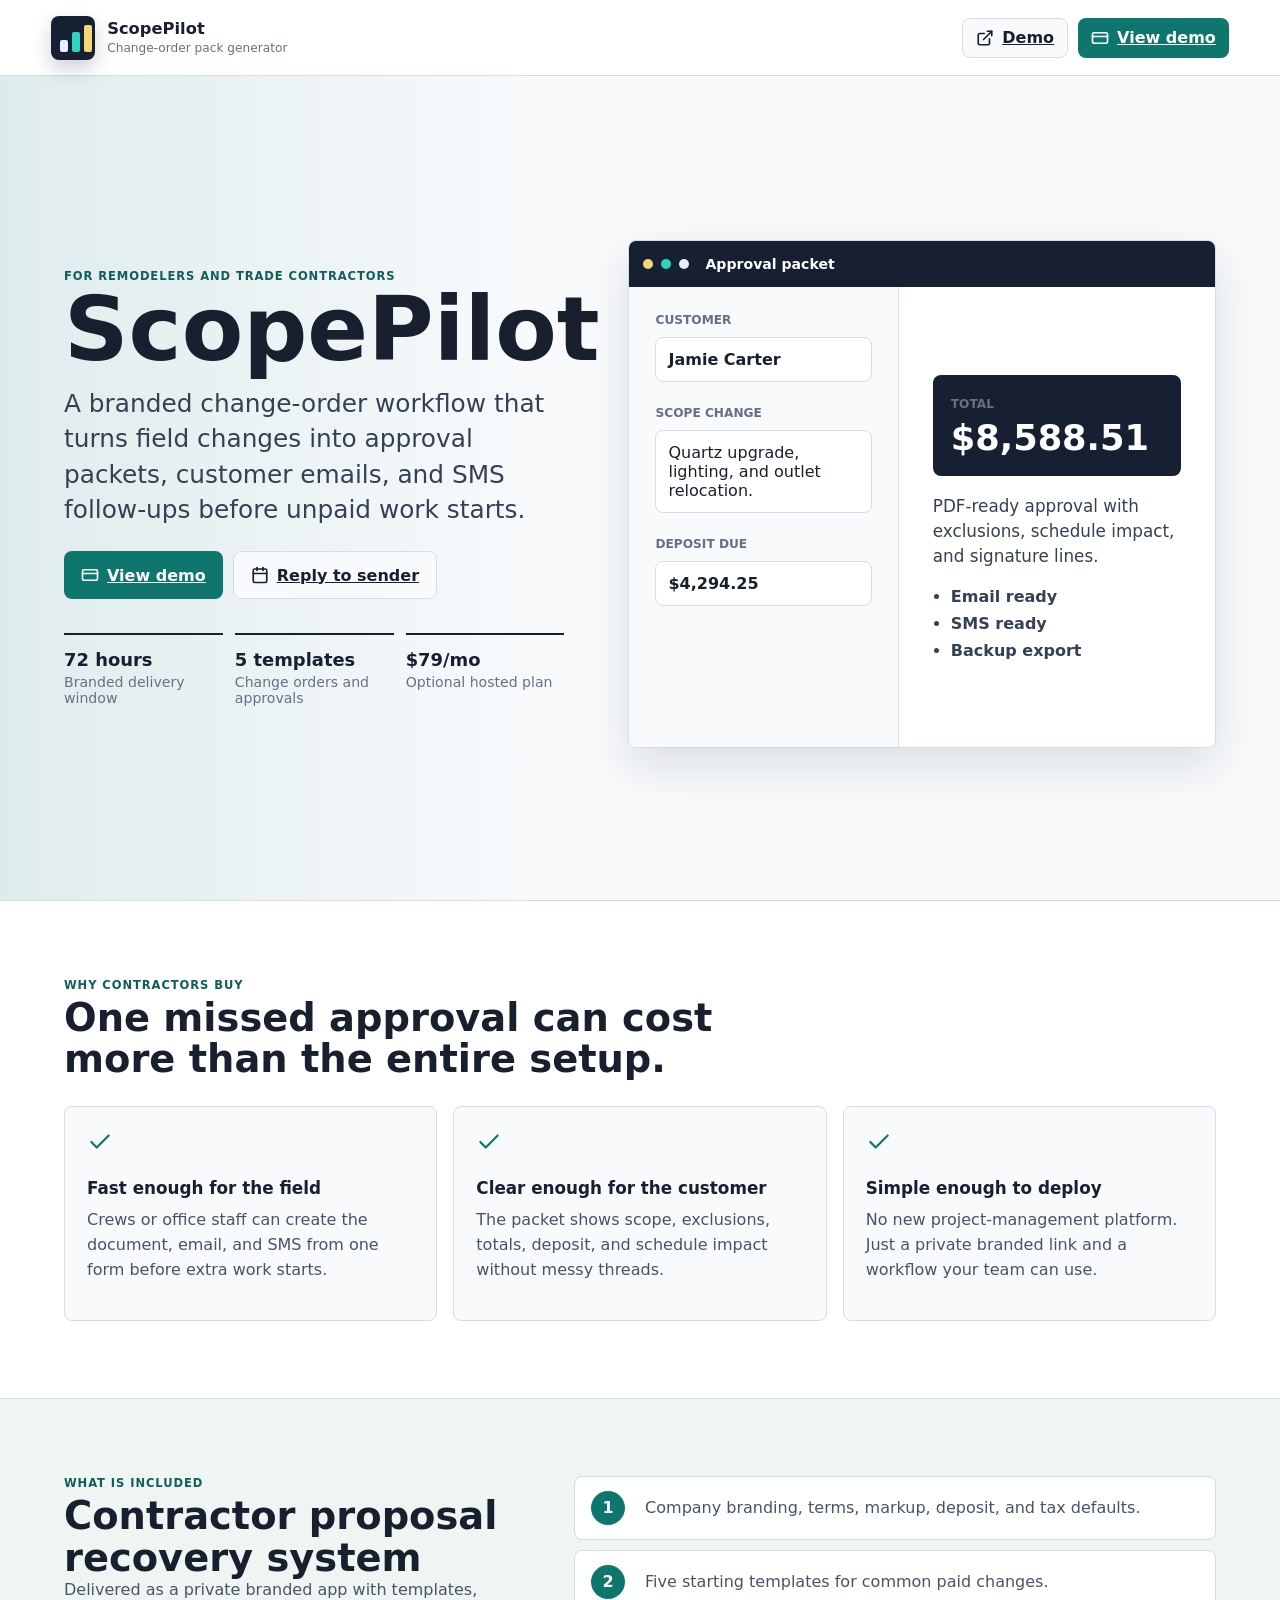
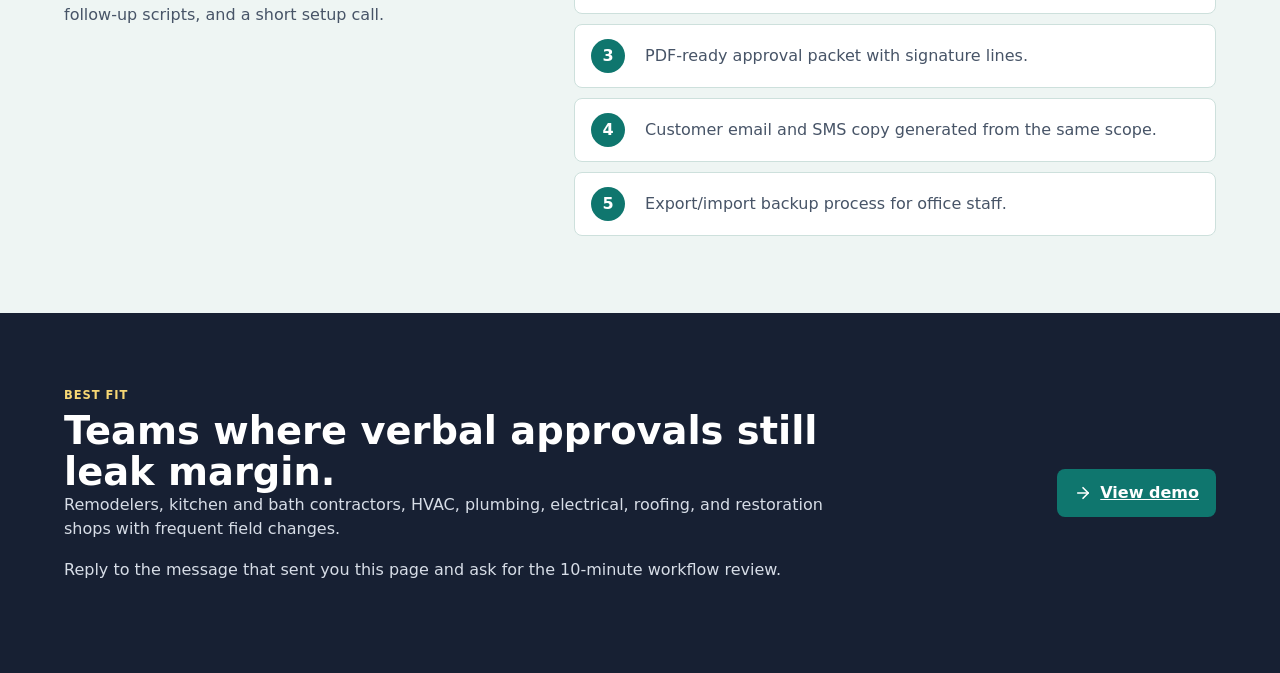
==== sales.html @ dc5b848e "Deploy ScopePilot public demo" ====
<!doctype html>
<html lang="en">
  <head>
    <meta charset="utf-8">
    <meta name="viewport" content="width=device-width, initial-scale=1">
    <meta name="description" content="ScopePilot gives contractors a branded change-order approval workflow in 72 hours.">
    <title>ScopePilot - Contractor Proposal Recovery System</title>
    <link rel="icon" href="favicon.svg" type="image/svg+xml">
    <link rel="stylesheet" href="styles.css">
    <script defer src="config.js"></script>
    <script defer src="icons.js"></script>
    <script defer src="sales.js"></script>
  </head>
  <body class="sales-body">
    <header class="sales-nav">
      <a class="brand" href="sales.html" aria-label="ScopePilot sales page">
        <span class="brand-mark" aria-hidden="true">
          <span></span>
          <span></span>
          <span></span>
        </span>
        <span>
          <strong data-product-name>ScopePilot</strong>
          <small data-product-subtitle>Change-order pack generator</small>
        </span>
      </a>
      <nav class="sales-nav-actions" aria-label="Sales page actions">
        <a class="icon-btn ghost" href="index.html">
          <i data-lucide="external-link" aria-hidden="true"></i>
          <span>Demo</span>
        </a>
        <a class="icon-btn primary" data-checkout-link href="index.html">
          <i data-lucide="credit-card" aria-hidden="true"></i>
          <span data-checkout-label>View demo</span>
        </a>
      </nav>
    </header>

    <main>
      <section class="sales-hero">
        <div class="sales-hero-copy">
          <p class="eyebrow">For remodelers and trade contractors</p>
          <h1 data-product-name>ScopePilot</h1>
          <p class="hero-lede">A branded change-order workflow that turns field changes into approval packets, customer emails, and SMS follow-ups before unpaid work starts.</p>
          <div class="sales-cta-row">
            <a class="icon-btn primary large" data-checkout-link href="index.html">
              <i data-lucide="credit-card" aria-hidden="true"></i>
              <span data-checkout-label>View demo</span>
            </a>
            <a class="icon-btn ghost large" data-booking-link href="#next-step">
              <i data-lucide="calendar" aria-hidden="true"></i>
              <span data-booking-label>Reply to sender</span>
            </a>
          </div>
          <dl class="sales-proof">
            <div>
              <dt>72 hours</dt>
              <dd>Branded delivery window</dd>
            </div>
            <div>
              <dt>5 templates</dt>
              <dd>Change orders and approvals</dd>
            </div>
            <div>
              <dt><span data-monthly-price>$79</span>/mo</dt>
              <dd>Optional hosted plan</dd>
            </div>
          </dl>
        </div>

        <div class="product-shot" aria-label="ScopePilot product preview">
          <div class="shot-toolbar">
            <span></span>
            <span></span>
            <span></span>
            <strong>Approval packet</strong>
          </div>
          <div class="shot-grid">
            <div class="shot-form">
              <span>Customer</span>
              <strong>Jamie Carter</strong>
              <span>Scope change</span>
              <p>Quartz upgrade, lighting, and outlet relocation.</p>
              <span>Deposit due</span>
              <strong>$4,294.25</strong>
            </div>
            <div class="shot-doc">
              <div>
                <small>Total</small>
                <strong>$8,588.51</strong>
              </div>
              <p>PDF-ready approval with exclusions, schedule impact, and signature lines.</p>
              <ul>
                <li>Email ready</li>
                <li>SMS ready</li>
                <li>Backup export</li>
              </ul>
            </div>
          </div>
        </div>
      </section>

      <section class="sales-band">
        <div class="sales-section-head">
          <p class="eyebrow">Why contractors buy</p>
          <h2>One missed approval can cost more than the entire setup.</h2>
        </div>
        <div class="sales-cards three-card-grid">
          <article>
            <i data-lucide="check" aria-hidden="true"></i>
            <h3>Fast enough for the field</h3>
            <p>Crews or office staff can create the document, email, and SMS from one form before extra work starts.</p>
          </article>
          <article>
            <i data-lucide="check" aria-hidden="true"></i>
            <h3>Clear enough for the customer</h3>
            <p>The packet shows scope, exclusions, totals, deposit, and schedule impact without messy threads.</p>
          </article>
          <article>
            <i data-lucide="check" aria-hidden="true"></i>
            <h3>Simple enough to deploy</h3>
            <p>No new project-management platform. Just a private branded link and a workflow your team can use.</p>
          </article>
        </div>
      </section>

      <section class="sales-band split-band">
        <div>
          <p class="eyebrow">What is included</p>
          <h2 data-offer-name>Contractor proposal recovery system</h2>
          <p class="section-copy">Delivered as a private branded app with templates, follow-up scripts, and a short setup call.</p>
        </div>
        <ol class="deliverables">
          <li>Company branding, terms, markup, deposit, and tax defaults.</li>
          <li>Five starting templates for common paid changes.</li>
          <li>PDF-ready approval packet with signature lines.</li>
          <li>Customer email and SMS copy generated from the same scope.</li>
          <li>Export/import backup process for office staff.</li>
        </ol>
      </section>

      <section class="sales-close" id="next-step">
        <div>
          <p class="eyebrow">Best fit</p>
          <h2>Teams where verbal approvals still leak margin.</h2>
          <p>Remodelers, kitchen and bath contractors, HVAC, plumbing, electrical, roofing, and restoration shops with frequent field changes.</p>
          <p data-next-step-copy>Reply to the message that sent you this page and ask for the 10-minute workflow review.</p>
        </div>
        <a class="icon-btn primary large" data-checkout-link href="index.html">
          <i data-lucide="arrow-right" aria-hidden="true"></i>
          <span data-checkout-label>View demo</span>
        </a>
      </section>
    </main>
  </body>
</html>
---- styles.css ----
:root {
  --bg: #f6f7f9;
  --panel: #ffffff;
  --panel-alt: #eef5f3;
  --ink: #18202f;
  --muted: #667085;
  --line: #d7dde7;
  --line-strong: #aeb8c8;
  --teal: #0f766e;
  --teal-dark: #115e59;
  --blue: #1d4ed8;
  --amber: #b7791f;
  --red: #b42318;
  --shadow: 0 18px 48px rgba(16, 24, 40, 0.12);
  --radius: 8px;
  --font: Inter, ui-sans-serif, system-ui, -apple-system, BlinkMacSystemFont, "Segoe UI", sans-serif;
}

* {
  box-sizing: border-box;
}

body {
  margin: 0;
  min-width: 320px;
  color: var(--ink);
  background:
    linear-gradient(90deg, rgba(15, 118, 110, 0.08), transparent 36%),
    linear-gradient(180deg, #ffffff, var(--bg) 260px);
  font-family: var(--font);
}

button,
input,
select,
textarea {
  font: inherit;
}

button {
  border: 0;
  cursor: pointer;
}

a {
  color: inherit;
}

.app-shell {
  min-height: 100vh;
}

.topbar {
  position: sticky;
  top: 0;
  z-index: 20;
  display: flex;
  align-items: center;
  justify-content: space-between;
  min-height: 72px;
  padding: 12px 22px;
  background: rgba(255, 255, 255, 0.94);
  border-bottom: 1px solid var(--line);
  backdrop-filter: blur(16px);
}

.brand {
  display: inline-flex;
  align-items: center;
  gap: 12px;
  text-decoration: none;
}

.brand strong {
  display: block;
  font-size: 1.02rem;
  line-height: 1.1;
}

.brand small {
  display: block;
  margin-top: 3px;
  color: var(--muted);
  font-size: 0.76rem;
}

.brand-mark {
  display: grid;
  grid-template-columns: repeat(3, 8px);
  align-items: end;
  gap: 4px;
  width: 44px;
  height: 44px;
  padding: 9px;
  background: #172033;
  border-radius: var(--radius);
  box-shadow: 0 9px 20px rgba(15, 23, 42, 0.2);
}

.brand-mark span {
  display: block;
  width: 8px;
  background: #f7d774;
  border-radius: 2px;
}

.brand-mark span:nth-child(1) {
  height: 12px;
  background: #e7eefc;
}

.brand-mark span:nth-child(2) {
  height: 20px;
  background: #2dd4bf;
}

.brand-mark span:nth-child(3) {
  height: 27px;
}

.top-actions,
.preview-toolbar,
.line-items-head,
.section-title,
.panel-heading {
  display: flex;
  align-items: center;
  justify-content: space-between;
  gap: 12px;
}

.top-actions {
  flex-wrap: wrap;
  justify-content: flex-end;
}

.workspace {
  display: grid;
  grid-template-columns: minmax(220px, 280px) minmax(360px, 560px) minmax(430px, 1fr);
  gap: 18px;
  padding: 18px;
  align-items: start;
}

.left-rail,
.form-panel,
.preview-column {
  min-width: 0;
}

.left-rail {
  display: grid;
  gap: 16px;
  position: sticky;
  top: 90px;
}

.panel,
.form-panel,
.preview-column {
  background: rgba(255, 255, 255, 0.96);
  border: 1px solid var(--line);
  border-radius: var(--radius);
  box-shadow: 0 8px 30px rgba(16, 24, 40, 0.06);
}

.panel {
  padding: 16px;
}

.form-panel {
  padding: 18px;
}

.preview-column {
  position: sticky;
  top: 90px;
  overflow: hidden;
}

.eyebrow {
  margin: 0 0 5px;
  color: var(--teal-dark);
  font-size: 0.72rem;
  font-weight: 800;
  letter-spacing: 0.08em;
  text-transform: uppercase;
}

h1,
h2,
h3,
p {
  margin-top: 0;
}

h1,
h2,
h3 {
  margin-bottom: 0;
  line-height: 1.15;
}

h1 {
  font-size: 1.18rem;
}

h2 {
  font-size: 1.18rem;
}

h3 {
  font-size: 0.98rem;
}

.money-panel {
  background: linear-gradient(180deg, #fffdf6, #ffffff);
  border-color: #ead7a8;
}

.money-panel p,
.money-panel li {
  color: #4b5563;
  font-size: 0.92rem;
  line-height: 1.5;
}

.money-panel ul {
  margin: 12px 0 14px;
  padding-left: 18px;
}

.text-link {
  display: inline-flex;
  color: var(--blue);
  font-weight: 800;
  text-decoration: none;
}

.text-link:hover {
  text-decoration: underline;
}

.icon-btn,
.square-btn,
.tab {
  display: inline-flex;
  align-items: center;
  justify-content: center;
  gap: 8px;
  min-height: 40px;
  border-radius: var(--radius);
  font-weight: 800;
  transition: transform 0.15s ease, background 0.15s ease, border-color 0.15s ease;
}

.icon-btn {
  padding: 0 13px;
}

.icon-btn svg,
.square-btn svg {
  width: 18px;
  height: 18px;
  stroke-width: 2.2;
}

.icon-btn:hover,
.square-btn:hover,
.tab:hover {
  transform: translateY(-1px);
}

.primary {
  color: #ffffff;
  background: var(--teal);
}

.primary:hover {
  background: var(--teal-dark);
}

.secondary {
  color: #ffffff;
  background: #1f2937;
}

.ghost,
.tab {
  color: var(--ink);
  background: #f9fafb;
  border: 1px solid var(--line);
}

.square-btn {
  width: 40px;
  padding: 0;
  color: var(--ink);
  background: #f9fafb;
  border: 1px solid var(--line);
}

.status-pill {
  display: inline-flex;
  align-items: center;
  min-height: 30px;
  padding: 0 10px;
  color: var(--teal-dark);
  background: #dff5ef;
  border: 1px solid #b9e6dc;
  border-radius: 999px;
  font-size: 0.78rem;
  font-weight: 800;
}

form {
  display: grid;
  gap: 16px;
  margin-top: 18px;
}

.grid {
  display: grid;
  gap: 12px;
}

.grid.two {
  grid-template-columns: repeat(2, minmax(0, 1fr));
}

.grid.three {
  grid-template-columns: repeat(3, minmax(0, 1fr));
}

label {
  display: grid;
  gap: 7px;
  color: #344054;
  font-size: 0.82rem;
  font-weight: 800;
}

input,
select,
textarea {
  width: 100%;
  color: var(--ink);
  background: #ffffff;
  border: 1px solid var(--line-strong);
  border-radius: var(--radius);
  outline: none;
}

input,
select {
  min-height: 42px;
  padding: 0 11px;
}

textarea {
  resize: vertical;
  min-height: 78px;
  padding: 10px 11px;
  line-height: 1.45;
}

input:focus,
select:focus,
textarea:focus {
  border-color: var(--teal);
  box-shadow: 0 0 0 3px rgba(15, 118, 110, 0.12);
}

.line-items {
  display: grid;
  gap: 10px;
}

.line-item {
  display: grid;
  grid-template-columns: minmax(130px, 2fr) minmax(70px, 0.8fr) minmax(90px, 0.9fr) minmax(88px, 1fr) 40px;
  gap: 8px;
  align-items: end;
  padding: 10px;
  background: #f8fafc;
  border: 1px solid var(--line);
  border-radius: var(--radius);
}

.remove-line {
  color: var(--red);
}

.job-list {
  display: grid;
  gap: 8px;
  min-height: 88px;
  margin-top: 14px;
}

.job-card {
  display: grid;
  gap: 4px;
  width: 100%;
  padding: 10px;
  text-align: left;
  background: #f8fafc;
  border: 1px solid var(--line);
  border-radius: var(--radius);
}

.job-card.active {
  border-color: var(--teal);
  box-shadow: 0 0 0 3px rgba(15, 118, 110, 0.1);
}

.job-card strong {
  overflow: hidden;
  font-size: 0.9rem;
  text-overflow: ellipsis;
  white-space: nowrap;
}

.job-card span {
  color: var(--muted);
  font-size: 0.78rem;
}

.empty-state {
  display: grid;
  place-items: center;
  min-height: 88px;
  padding: 12px;
  color: var(--muted);
  text-align: center;
  background: #f8fafc;
  border: 1px dashed var(--line-strong);
  border-radius: var(--radius);
}

.import-control {
  display: flex;
  align-items: center;
  gap: 9px;
  margin-top: 12px;
  color: var(--muted);
  font-size: 0.82rem;
}

.import-control input {
  position: absolute;
  width: 1px;
  height: 1px;
  opacity: 0;
}

.preview-toolbar {
  padding: 12px;
  background: #f8fafc;
  border-bottom: 1px solid var(--line);
}

.tabs {
  display: inline-flex;
  gap: 4px;
  padding: 4px;
  background: #e9eef5;
  border-radius: var(--radius);
}

.tab {
  min-height: 34px;
  padding: 0 12px;
  color: #475467;
  background: transparent;
  border: 0;
  font-size: 0.82rem;
}

.tab.active {
  color: var(--ink);
  background: #ffffff;
  box-shadow: 0 1px 4px rgba(16, 24, 40, 0.1);
}

.preview-sheet {
  min-height: calc(100vh - 156px);
  margin: 0;
  padding: clamp(22px, 3vw, 42px);
  background: #ffffff;
}

.doc-header {
  display: flex;
  justify-content: space-between;
  gap: 18px;
  padding-bottom: 20px;
  border-bottom: 2px solid #172033;
}

.doc-header h2 {
  margin: 0 0 8px;
  font-size: clamp(1.45rem, 2vw, 2rem);
}

.doc-header p {
  margin: 3px 0;
  color: #475467;
}

.doc-badge {
  align-self: flex-start;
  min-width: 150px;
  padding: 10px 12px;
  color: #ffffff;
  text-align: center;
  background: #172033;
  border-radius: var(--radius);
}

.doc-badge strong {
  display: block;
  font-size: 1.1rem;
}

.doc-section {
  padding: 18px 0;
  border-bottom: 1px solid #e5e7eb;
}

.doc-section h3 {
  margin-bottom: 8px;
  font-size: 0.98rem;
  text-transform: uppercase;
}

.doc-section p,
.doc-section li,
.doc-meta dd,
.doc-meta dt {
  color: #344054;
  line-height: 1.5;
}

.doc-meta {
  display: grid;
  grid-template-columns: repeat(2, minmax(0, 1fr));
  gap: 10px 24px;
  margin: 0;
}

.doc-meta div {
  display: grid;
  gap: 2px;
}

.doc-meta dt {
  color: var(--muted);
  font-size: 0.75rem;
  font-weight: 800;
  text-transform: uppercase;
}

.doc-meta dd {
  margin: 0;
  font-weight: 700;
}

.price-table {
  width: 100%;
  border-collapse: collapse;
  margin-top: 10px;
}

.price-table th,
.price-table td {
  padding: 10px 8px;
  border-bottom: 1px solid #e5e7eb;
  text-align: right;
  vertical-align: top;
}

.price-table th:first-child,
.price-table td:first-child {
  text-align: left;
}

.price-table th {
  color: #475467;
  font-size: 0.76rem;
  text-transform: uppercase;
}

.totals {
  display: grid;
  justify-content: end;
  gap: 6px;
  margin-top: 14px;
}

.total-row {
  display: grid;
  grid-template-columns: 170px 130px;
  gap: 12px;
  color: #344054;
  text-align: right;
}

.total-row.grand {
  margin-top: 4px;
  padding-top: 8px;
  color: var(--ink);
  border-top: 2px solid #172033;
  font-size: 1.15rem;
  font-weight: 900;
}

.signature-grid {
  display: grid;
  grid-template-columns: repeat(2, minmax(0, 1fr));
  gap: 28px;
  margin-top: 36px;
}

.signature-line {
  padding-top: 36px;
  border-top: 1px solid #172033;
  color: #475467;
  font-size: 0.82rem;
}

.message-preview {
  min-height: calc(100vh - 156px);
  padding: 24px;
  white-space: pre-wrap;
  line-height: 1.55;
  background: #ffffff;
}

.hidden {
  display: none;
}

.toast {
  position: fixed;
  right: 18px;
  bottom: 18px;
  z-index: 40;
  max-width: min(360px, calc(100vw - 36px));
  padding: 12px 14px;
  color: #ffffff;
  background: #172033;
  border-radius: var(--radius);
  box-shadow: var(--shadow);
  transform: translateY(18px);
  opacity: 0;
  pointer-events: none;
  transition: opacity 0.2s ease, transform 0.2s ease;
}

.toast.show {
  transform: translateY(0);
  opacity: 1;
}

@media (max-width: 1180px) {
  .workspace {
    grid-template-columns: 250px minmax(360px, 1fr);
  }

  .preview-column {
    grid-column: 1 / -1;
    position: static;
  }

  .left-rail {
    position: static;
  }
}

@media (max-width: 820px) {
  .topbar {
    align-items: flex-start;
    flex-direction: column;
  }

  .top-actions {
    width: 100%;
    justify-content: stretch;
  }

  .top-actions .icon-btn {
    flex: 1;
  }

  .workspace {
    grid-template-columns: 1fr;
    padding: 12px;
  }

  .grid.two,
  .grid.three,
  .doc-meta,
  .signature-grid {
    grid-template-columns: 1fr;
  }

  .line-item {
    grid-template-columns: 1fr 1fr;
  }

  .line-item label:first-child {
    grid-column: 1 / -1;
  }

  .remove-line {
    width: 100%;
  }

  .preview-toolbar,
  .doc-header {
    align-items: stretch;
    flex-direction: column;
  }

  .tabs {
    display: grid;
    grid-template-columns: repeat(3, 1fr);
  }

  .preview-sheet,
  .message-preview {
    min-height: auto;
  }
}

@media print {
  body {
    background: #ffffff;
  }

  .topbar,
  .left-rail,
  .form-panel,
  .preview-toolbar,
  .toast {
    display: none !important;
  }

  .workspace {
    display: block;
    padding: 0;
  }

  .preview-column {
    border: 0;
    box-shadow: none;
  }

  .preview-sheet {
    min-height: auto;
    padding: 0;
  }

  @page {
    margin: 0.55in;
  }
}

.sales-body {
  background: #f8fafc;
}

.sales-nav {
  display: flex;
  align-items: center;
  justify-content: space-between;
  min-height: 76px;
  padding: 14px clamp(18px, 4vw, 54px);
  background: #ffffff;
  border-bottom: 1px solid var(--line);
}

.sales-nav-actions,
.sales-cta-row {
  display: flex;
  align-items: center;
  flex-wrap: wrap;
  gap: 10px;
}

.large {
  min-height: 48px;
  padding: 0 17px;
}

.sales-hero {
  display: grid;
  grid-template-columns: minmax(340px, 0.92fr) minmax(420px, 1.08fr);
  gap: clamp(28px, 5vw, 72px);
  align-items: center;
  min-height: calc(100vh - 76px);
  padding: clamp(34px, 6vw, 86px) clamp(18px, 5vw, 76px) clamp(30px, 5vw, 64px);
  background:
    linear-gradient(90deg, rgba(15, 118, 110, 0.11), transparent 42%),
    #f8fafc;
}

.sales-hero-copy h1 {
  margin: 0 0 16px;
  font-size: clamp(3.1rem, 7vw, 6.8rem);
  line-height: 0.92;
}

.hero-lede {
  max-width: 680px;
  margin-bottom: 24px;
  color: #344054;
  font-size: clamp(1.15rem, 2vw, 1.55rem);
  line-height: 1.42;
}

.sales-proof {
  display: grid;
  grid-template-columns: repeat(3, minmax(0, 1fr));
  gap: 12px;
  max-width: 720px;
  margin: 34px 0 0;
}

.sales-proof div {
  padding: 14px 0;
  border-top: 2px solid #172033;
}

.sales-proof dt {
  color: #172033;
  font-size: 1.12rem;
  font-weight: 900;
}

.sales-proof dd {
  margin: 4px 0 0;
  color: var(--muted);
  font-size: 0.88rem;
}

.product-shot {
  overflow: hidden;
  background: #ffffff;
  border: 1px solid var(--line);
  border-radius: var(--radius);
  box-shadow: var(--shadow);
}

.shot-toolbar {
  display: flex;
  align-items: center;
  gap: 8px;
  min-height: 46px;
  padding: 0 14px;
  background: #172033;
  color: #ffffff;
}

.shot-toolbar span {
  width: 10px;
  height: 10px;
  border-radius: 999px;
  background: #f7d774;
}

.shot-toolbar span:nth-child(2) {
  background: #2dd4bf;
}

.shot-toolbar span:nth-child(3) {
  background: #e7eefc;
}

.shot-toolbar strong {
  margin-left: 8px;
  font-size: 0.88rem;
}

.shot-grid {
  display: grid;
  grid-template-columns: minmax(0, 0.92fr) minmax(0, 1.08fr);
  min-height: 460px;
}

.shot-form {
  display: grid;
  align-content: start;
  gap: 10px;
  padding: 26px;
  background: #f8fafc;
  border-right: 1px solid var(--line);
}

.shot-form span,
.shot-doc small {
  color: var(--muted);
  font-size: 0.76rem;
  font-weight: 900;
  text-transform: uppercase;
}

.shot-form strong,
.shot-form p {
  margin: 0 0 14px;
  padding: 12px;
  background: #ffffff;
  border: 1px solid var(--line);
  border-radius: var(--radius);
}

.shot-doc {
  display: grid;
  align-content: center;
  gap: 18px;
  padding: 34px;
}

.shot-doc div {
  padding: 18px;
  background: #172033;
  border-radius: var(--radius);
  color: #ffffff;
}

.shot-doc div strong {
  display: block;
  margin-top: 5px;
  font-size: 2.2rem;
}

.shot-doc p {
  margin: 0;
  color: #344054;
  font-size: 1.05rem;
  line-height: 1.5;
}

.shot-doc ul {
  display: grid;
  gap: 8px;
  margin: 0;
  padding-left: 18px;
  color: #344054;
  font-weight: 800;
}

.sales-band {
  padding: clamp(42px, 6vw, 82px) clamp(18px, 5vw, 76px);
  background: #ffffff;
  border-top: 1px solid var(--line);
}

.sales-section-head {
  max-width: 760px;
  margin-bottom: 26px;
}

.sales-section-head h2,
.split-band h2,
.sales-close h2 {
  max-width: 820px;
  font-size: clamp(1.85rem, 3vw, 3rem);
  line-height: 1.08;
}

.three-card-grid {
  display: grid;
  grid-template-columns: repeat(3, minmax(0, 1fr));
  gap: 16px;
}

.sales-cards article {
  padding: 22px;
  background: #f8fafc;
  border: 1px solid var(--line);
  border-radius: var(--radius);
}

.sales-cards svg {
  width: 26px;
  height: 26px;
  margin-bottom: 20px;
  color: var(--teal);
}

.sales-cards h3 {
  margin-bottom: 10px;
  font-size: 1.05rem;
}

.sales-cards p,
.section-copy,
.sales-close p,
.deliverables li {
  color: #475467;
  line-height: 1.55;
}

.split-band {
  display: grid;
  grid-template-columns: minmax(260px, 0.82fr) minmax(320px, 1.18fr);
  gap: clamp(22px, 5vw, 70px);
  align-items: start;
  background: #eef5f3;
}

.deliverables {
  display: grid;
  gap: 10px;
  margin: 0;
  padding: 0;
  counter-reset: deliverable;
}

.deliverables li {
  display: grid;
  grid-template-columns: 42px 1fr;
  gap: 12px;
  align-items: center;
  padding: 14px 16px;
  background: #ffffff;
  border: 1px solid #cde0dc;
  border-radius: var(--radius);
  list-style: none;
}

.deliverables li::before {
  counter-increment: deliverable;
  content: counter(deliverable);
  display: grid;
  place-items: center;
  width: 34px;
  height: 34px;
  color: #ffffff;
  background: var(--teal);
  border-radius: 999px;
  font-weight: 900;
}

.sales-close {
  display: flex;
  align-items: center;
  justify-content: space-between;
  gap: 28px;
  padding: clamp(38px, 6vw, 74px) clamp(18px, 5vw, 76px);
  background: #172033;
  color: #ffffff;
}

.sales-close p {
  max-width: 760px;
  color: #d7dde7;
}

.sales-close .eyebrow {
  color: #f7d774;
}

@media (max-width: 920px) {
  .sales-nav,
  .sales-close {
    align-items: stretch;
    flex-direction: column;
  }

  .sales-hero,
  .split-band {
    grid-template-columns: 1fr;
  }

  .sales-hero {
    min-height: auto;
  }

  .product-shot {
    max-width: 720px;
  }

  .three-card-grid,
  .sales-proof {
    grid-template-columns: 1fr;
  }
}

@media (max-width: 640px) {
  .sales-nav-actions,
  .sales-cta-row {
    align-items: stretch;
    flex-direction: column;
  }

  .sales-nav-actions .icon-btn,
  .sales-cta-row .icon-btn,
  .sales-close .icon-btn {
    width: 100%;
  }

  .shot-grid {
    grid-template-columns: 1fr;
  }

  .shot-form {
    border-right: 0;
    border-bottom: 1px solid var(--line);
  }
}
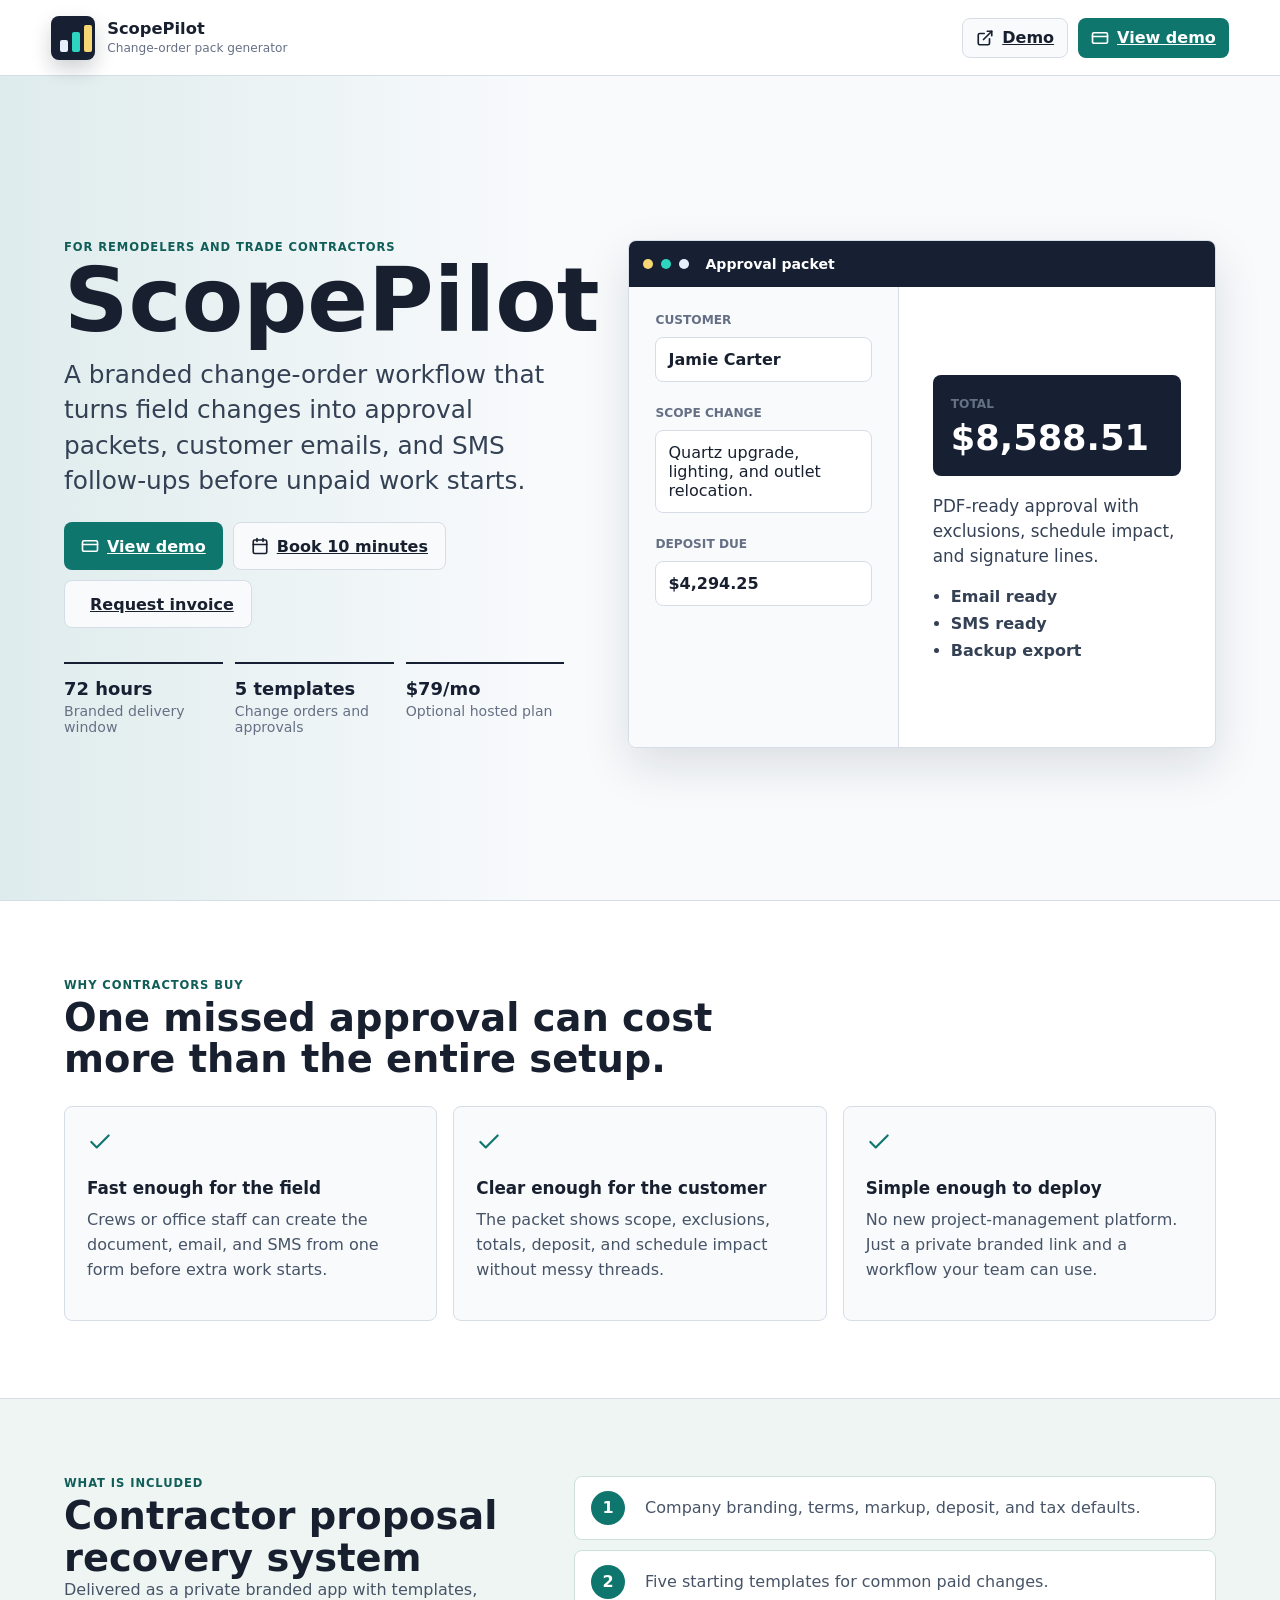
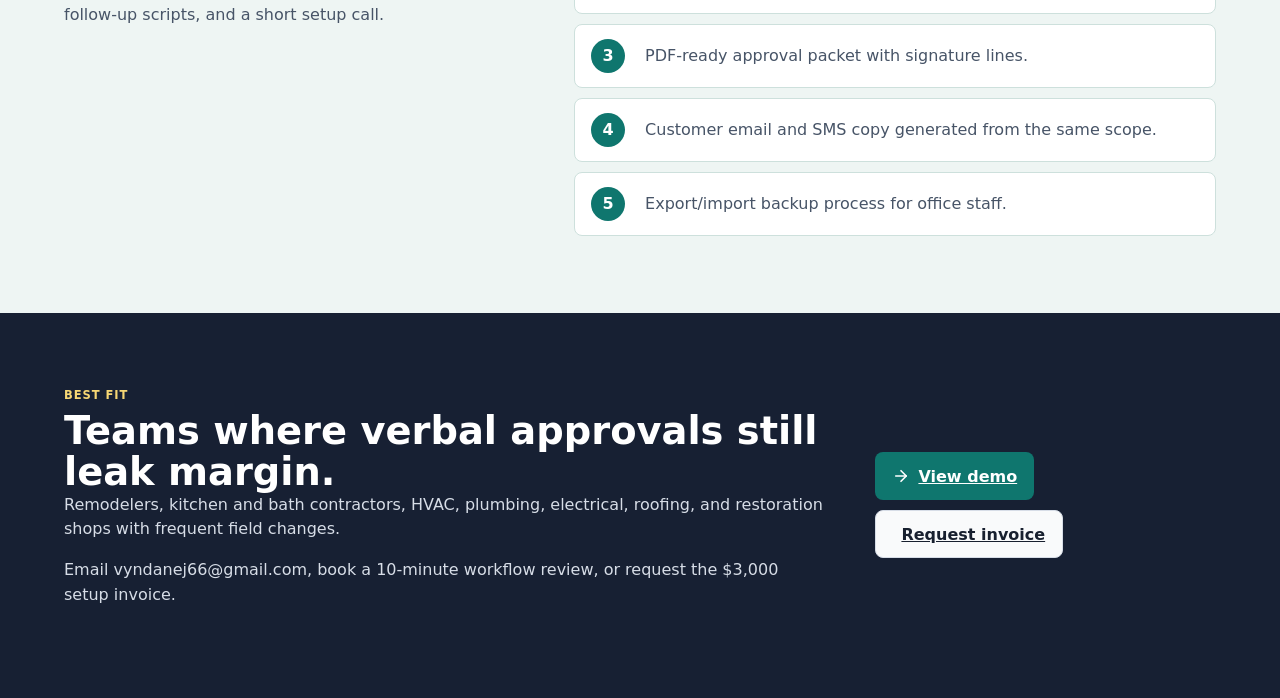
==== commit 8b105924: "Update public demo" ====
--- a/sales.html
+++ b/sales.html
@@ -50,6 +50,10 @@
             <a class="icon-btn ghost large" data-booking-link href="#next-step">
               <i data-lucide="calendar" aria-hidden="true"></i>
               <span data-booking-label>Reply to sender</span>
+            </a>
+            <a class="icon-btn ghost large" data-invoice-link href="#next-step">
+              <i data-lucide="file-text" aria-hidden="true"></i>
+              <span data-invoice-label>Request invoice</span>
             </a>
           </div>
           <dl class="sales-proof">
@@ -146,10 +150,16 @@
           <p>Remodelers, kitchen and bath contractors, HVAC, plumbing, electrical, roofing, and restoration shops with frequent field changes.</p>
           <p data-next-step-copy>Reply to the message that sent you this page and ask for the 10-minute workflow review.</p>
         </div>
-        <a class="icon-btn primary large" data-checkout-link href="index.html">
-          <i data-lucide="arrow-right" aria-hidden="true"></i>
-          <span data-checkout-label>View demo</span>
-        </a>
+        <div class="sales-cta-row">
+          <a class="icon-btn primary large" data-checkout-link href="index.html">
+            <i data-lucide="arrow-right" aria-hidden="true"></i>
+            <span data-checkout-label>View demo</span>
+          </a>
+          <a class="icon-btn ghost large" data-invoice-link href="#next-step">
+            <i data-lucide="file-text" aria-hidden="true"></i>
+            <span data-invoice-label>Request invoice</span>
+          </a>
+        </div>
       </section>
     </main>
   </body>
